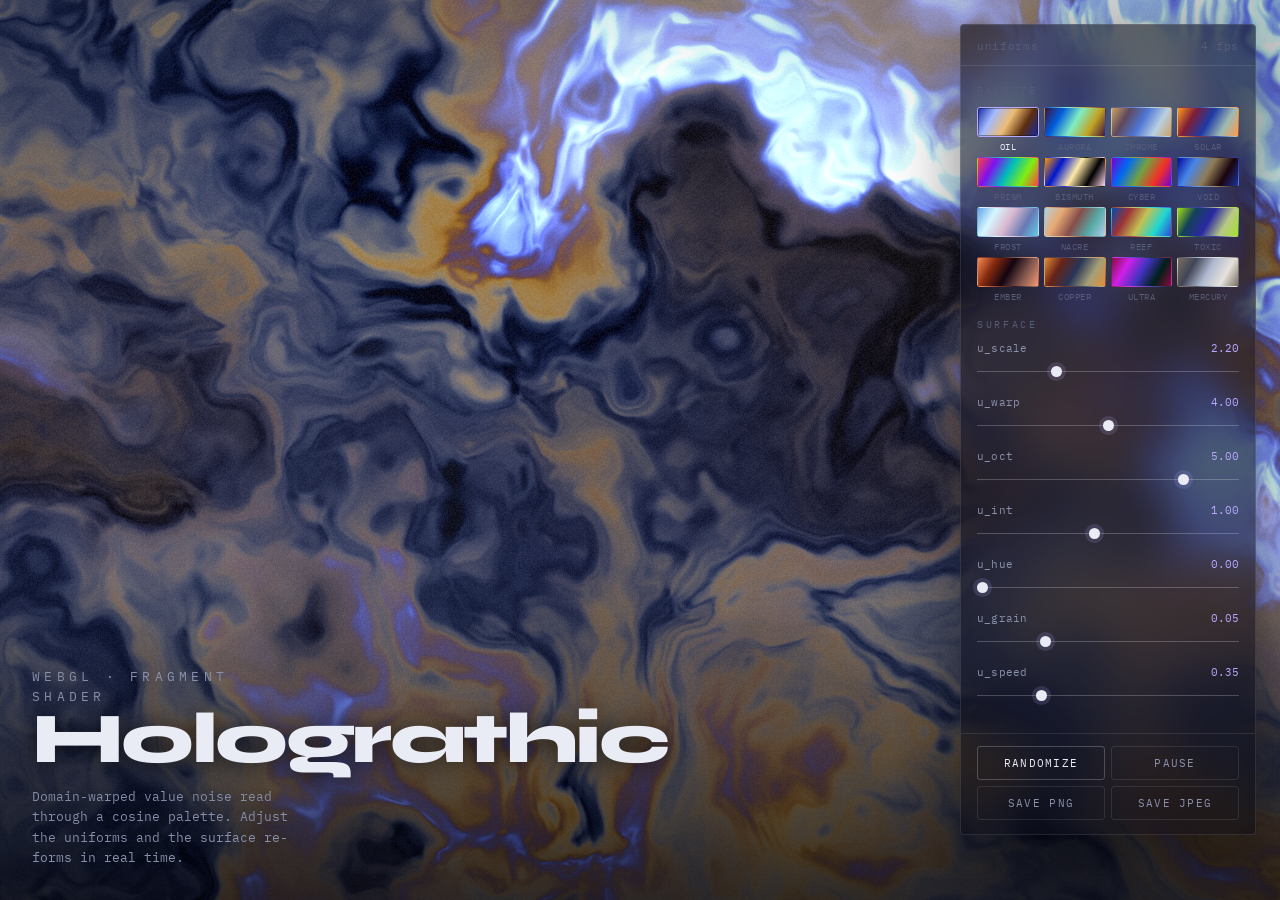
==== index.html @ d61e0347 "analytics" ====
<!DOCTYPE html>
<html lang="en">
<head>
    <meta charset="utf-8">
    <meta name="viewport" content="width=device-width, initial-scale=1, viewport-fit=cover">
    <title>Holograthic | Iridescent backgrounds</title>
    <link rel="preconnect" href="https://fonts.googleapis.com">
    <link rel="preconnect" href="https://fonts.gstatic.com" crossorigin>
    <link href="https://fonts.googleapis.com/css2?family=Syne:wght@600;800&family=IBM+Plex+Mono:wght@400;500&display=swap"
          rel="stylesheet">
    <link rel="stylesheet" href="holo.min.css">

    <link rel="apple-touch-icon" href="icons/icon-192.png">
    <link rel="icon" type="image/png" href="favicon.png"/>
    <link rel="manifest" href="manifest.json">
</head>
<body>

<div id="stage">
    <canvas id="gl"></canvas>
</div>

<header class="masthead">
    <p class="eyebrow">WebGL · fragment shader</p>
    <h1>Holograthic</h1>
    <p>Domain-warped value noise read through a cosine palette. Adjust the uniforms and the surface re-forms in real
        time.</p>
</header>

<section class="panel" aria-label="Shader controls">
    <div class="panel-head">
        <span>uniforms</span>
        <span id="fps">—</span>
    </div>

    <div class="panel-body">
        <p class="group-label">Palette</p>
        <div class="chips" id="chips"></div>

        <p class="group-label">Surface</p>
        <div id="sliders"></div>
    </div>

    <div class="actions">
        <button class="btn btn-key" id="randomize">Randomize</button>
        <button class="btn" id="playpause">Pause</button>
        <button class="btn" id="savepng">Save PNG</button>
        <button class="btn" id="savejpg">Save JPEG</button>
    </div>
</section>

<div class="toast" id="toast" role="status" aria-live="polite"></div>
<div class="fallback" id="fallback">This browser could not start WebGL, so the shader can't run here.</div>

<script>
    var t = setInterval(function () {
        if (window.goatcounter && window.goatcounter.visit_count) {
            clearInterval(t)
            window.goatcounter.visit_count({append: 'body'})
        }
    }, 100)
</script>
<script data-goatcounter="https://rain.goatcounter.com/count"
        async src="//gc.zgo.at/count.js"></script>

<script src="holo.min.js"></script>
</body>
</html>
---- holo.min.css ----
:root{--ink:#EAECF5;--ink-dim:#8A90AB;--ink-faint:#565C77;--accent:#B9A7FF;--glass:rgba(10, 10, 18, 0.58);--hair:rgba(255, 255, 255, 0.10);--hair-lit:rgba(255, 255, 255, 0.22);--display:'Syne','Trebuchet MS',system-ui,sans-serif;--mono:'IBM Plex Mono',ui-monospace,'SF Mono',Menlo,monospace}*{box-sizing:border-box}body,html{margin:0;padding:0;height:100%;background:#05060b;color:var(--ink);font-family:var(--mono);overflow:hidden}#stage{position:fixed;inset:0}#gl{display:block;width:100%;height:100%}#stage::after{content:'';position:absolute;inset:0;pointer-events:none;background:radial-gradient(120% 90% at 50% 45%,transparent 40%,rgba(3,4,9,.55) 100%),linear-gradient(to top,rgba(3,4,9,.6),transparent 38%)}.masthead{position:fixed;left:32px;bottom:32px;z-index:3;max-width:min(38ch,44vw);text-shadow:0 1px 24px rgba(0,0,0,.7)}.eyebrow{font-size:10px;letter-spacing:.34em;text-transform:uppercase;color:var(--ink-dim);margin:0 0 14px}.masthead h1{font-family:var(--display);font-weight:800;font-size:clamp(38px, 5.6vw, 72px);line-height:.9;letter-spacing:-.035em;margin:0 0 14px}.masthead p{font-size:12.5px;line-height:1.65;color:var(--ink-dim);margin:0;max-width:34ch}.panel{position:fixed;top:24px;right:24px;z-index:4;width:296px;max-height:calc(100vh - 48px);display:flex;flex-direction:column;background:var(--glass);-webkit-backdrop-filter:blur(22px) saturate(1.5);backdrop-filter:blur(22px) saturate(1.5);border:1px solid var(--hair);border-radius:4px;box-shadow:0 24px 70px rgba(0,0,0,.5)}.panel-head{display:flex;align-items:baseline;justify-content:space-between;padding:14px 16px 12px;border-bottom:1px solid var(--hair)}.panel-head span{font-size:11px;color:var(--ink-faint);letter-spacing:.06em}.panel-body{padding:6px 16px 14px;overflow-y:auto}.group-label{font-size:9.5px;letter-spacing:.28em;text-transform:uppercase;color:var(--ink-faint);margin:16px 0 10px}.panel-body>.group-label:first-child{margin-top:12px}.chips{display:grid;grid-template-columns:repeat(4,1fr);gap:5px}.chip{height:30px;width:100%;border:1px solid var(--hair);border-radius:3px;cursor:pointer;padding:0;position:relative;overflow:hidden;display:block;transition:border-color .16s,transform .16s}.chip:hover{border-color:var(--hair-lit);transform:translateY(-1px)}.chip[aria-pressed=true]{border-color:var(--accent)}.chip[aria-pressed=true]::after{content:'';position:absolute;inset:0;border:1px solid rgba(0,0,0,.35)}.chip-name{display:block;margin-top:4px;font-size:8.5px;letter-spacing:.06em;color:var(--ink-faint);text-align:center;text-transform:uppercase;white-space:nowrap;overflow:hidden;text-overflow:ellipsis}.chip-cell[data-on=true] .chip-name{color:var(--ink)}.u-row{margin:0 0 13px}.u-top{display:flex;justify-content:space-between;align-items:baseline;font-size:11px;margin-bottom:7px}.u-name{color:var(--ink-dim);letter-spacing:.02em}.u-val{color:var(--accent);font-variant-numeric:tabular-nums}input[type=range]{-webkit-appearance:none;appearance:none;width:100%;height:14px;background:0 0;cursor:ew-resize;margin:0}input[type=range]::-webkit-slider-runnable-track{height:1px;background:var(--hair-lit)}input[type=range]::-moz-range-track{height:1px;background:var(--hair-lit)}input[type=range]::-webkit-slider-thumb{-webkit-appearance:none;appearance:none;width:11px;height:11px;margin-top:-5px;border-radius:50%;background:var(--ink);border:none;box-shadow:0 0 0 4px rgba(185,167,255,.16);transition:box-shadow .16s,background .16s}input[type=range]::-moz-range-thumb{width:11px;height:11px;border-radius:50%;background:var(--ink);border:none;box-shadow:0 0 0 4px rgba(185,167,255,.16)}input[type=range]:focus-visible::-webkit-slider-thumb,input[type=range]:hover::-webkit-slider-thumb{background:var(--accent);box-shadow:0 0 0 6px rgba(185,167,255,.24)}input[type=range]:focus-visible::-moz-range-thumb,input[type=range]:hover::-moz-range-thumb{background:var(--accent);box-shadow:0 0 0 6px rgba(185,167,255,.24)}input[type=range]:focus-visible{outline:1px solid var(--accent);outline-offset:4px}.actions{display:grid;grid-template-columns:1fr 1fr;gap:6px;padding:12px 16px 14px;border-top:1px solid var(--hair)}.btn{font-family:var(--mono);font-size:10.5px;letter-spacing:.12em;text-transform:uppercase;color:var(--ink-dim);background:0 0;border:1px solid var(--hair);border-radius:3px;padding:9px 6px;cursor:pointer;transition:color .16s,border-color .16s,background .16s}.btn:hover{color:var(--ink);border-color:var(--hair-lit);background:rgba(255,255,255,.04)}.btn:focus-visible{outline:1px solid var(--accent);outline-offset:2px}.btn-key{color:var(--ink);border-color:var(--hair-lit)}.toast{position:fixed;bottom:28px;left:50%;transform:translate(-50%,14px);z-index:6;background:rgba(8,8,15,.9);border:1px solid var(--hair-lit);border-radius:3px;padding:9px 16px;font-size:10.5px;letter-spacing:.14em;text-transform:uppercase;color:var(--ink);opacity:0;pointer-events:none;transition:opacity .22s,transform .22s;-webkit-backdrop-filter:blur(12px);backdrop-filter:blur(12px)}.toast.show{opacity:1;transform:translate(-50%,0)}.fallback{position:fixed;inset:0;display:none;z-index:9;align-items:center;justify-content:center;text-align:center;padding:32px;font-size:13px;color:var(--ink-dim);background:#05060b}@media (max-width:860px){.panel{top:auto;bottom:0;right:0;left:0;width:100%;max-height:56vh;border-radius:4px 4px 0 0;border-left:0;border-right:0;border-bottom:0}.masthead{left:20px;right:20px;bottom:auto;top:24px;max-width:none}.masthead h1{font-size:40px}.masthead p{display:none}.toast{bottom:auto;top:calc(24px + 96px)}}@media (prefers-reduced-motion:reduce){.btn,.chip,input[type=range]::-webkit-slider-thumb{transition:none}}
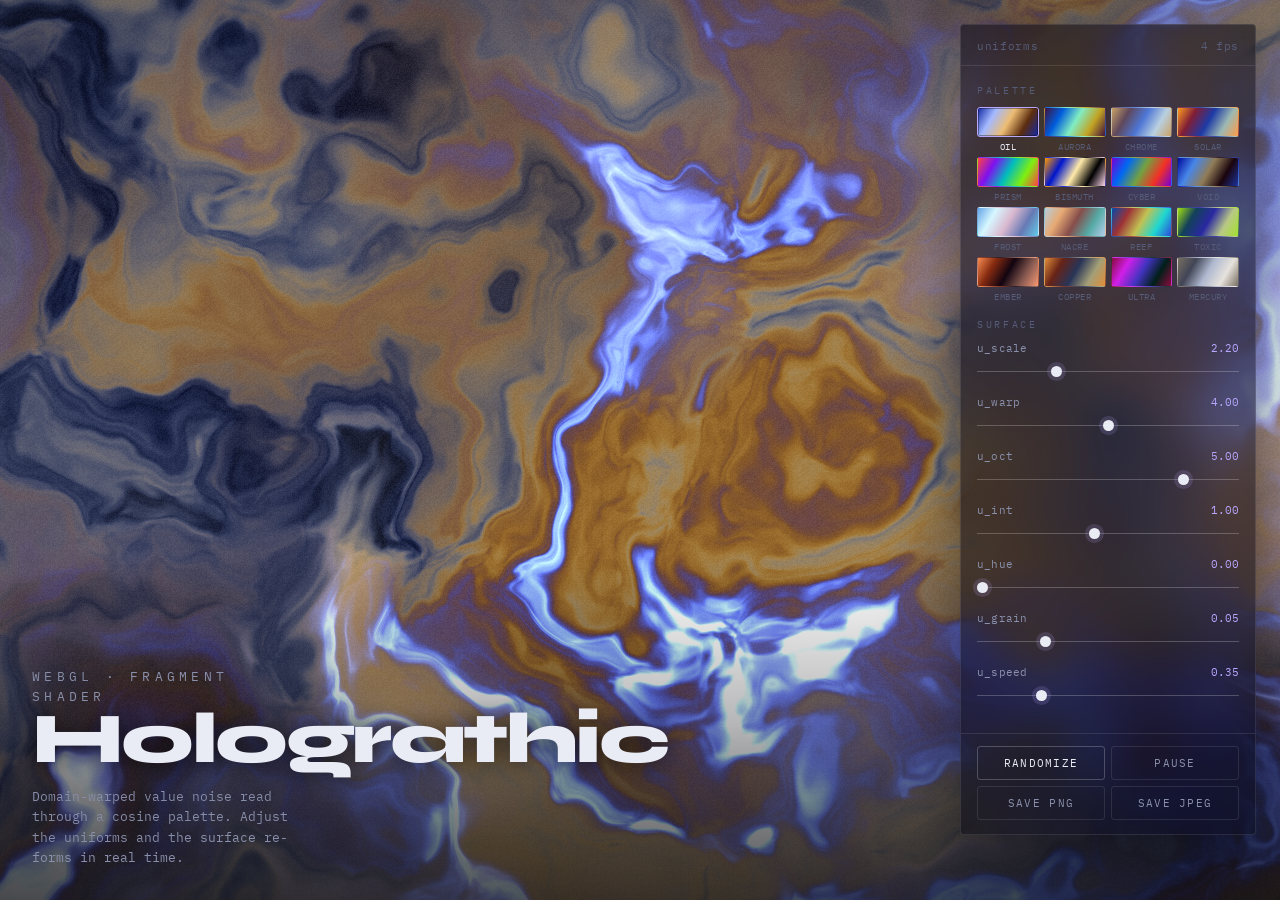
==== commit 8a2a60ee: "analytics" ====
--- a/index.html
+++ b/index.html
@@ -52,14 +52,6 @@
 <div class="toast" id="toast" role="status" aria-live="polite"></div>
 <div class="fallback" id="fallback">This browser could not start WebGL, so the shader can't run here.</div>
 
-<script>
-    var t = setInterval(function () {
-        if (window.goatcounter && window.goatcounter.visit_count) {
-            clearInterval(t)
-            window.goatcounter.visit_count({append: 'body'})
-        }
-    }, 100)
-</script>
 <script data-goatcounter="https://rain.goatcounter.com/count"
         async src="//gc.zgo.at/count.js"></script>
 
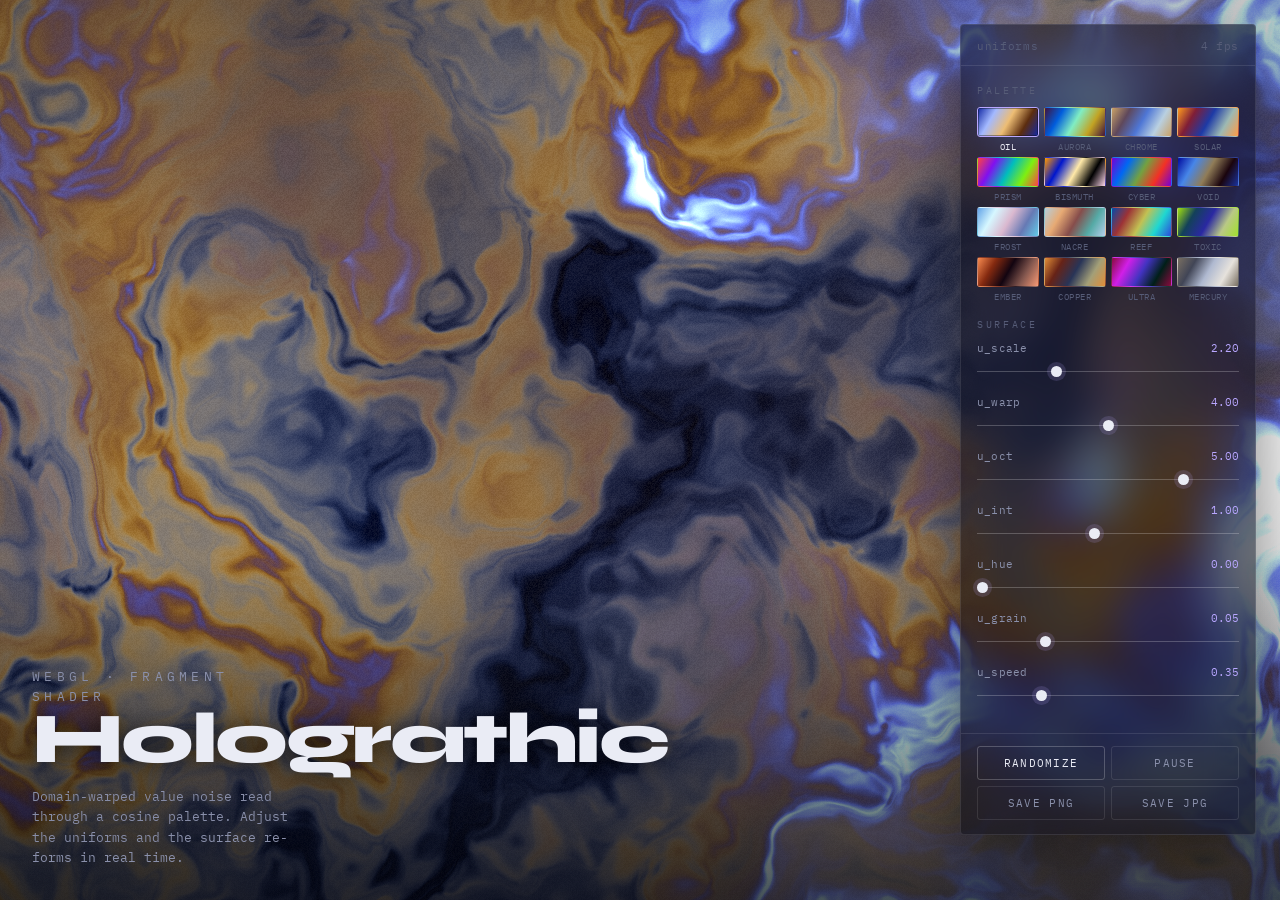
==== commit d51922cb: "seo" ====
--- a/index.html
+++ b/index.html
@@ -13,6 +13,37 @@
     <link rel="apple-touch-icon" href="icons/icon-192.png">
     <link rel="icon" type="image/png" href="favicon.png"/>
     <link rel="manifest" href="manifest.json">
+
+    <meta name="description" content="Free WebGL holographic background generator. Tweak domain-warped noise and cosine palettes in real time, then export as PNG or JPG.">
+    <link rel="canonical" href="https://holograthic.com/">
+    <meta name="theme-color" content="#7987F0">
+
+    <meta property="og:type" content="website">
+    <meta property="og:url" content="https://holograthic.com/">
+    <meta property="og:title" content="Holograthic | Iridescent background generator">
+    <meta property="og:description" content="Tweak a domain-warped noise shader in your browser and export the result as PNG or JPG.">
+    <meta property="og:image" content="https://holograthic.com/og-image.png">
+    <meta property="og:image:width" content="1200">
+    <meta property="og:image:height" content="630">
+    <meta name="twitter:card" content="summary_large_image">
+
+    <script type="application/ld+json">
+        {
+            "@context": "https://schema.org",
+            "@type": "WebApplication",
+            "name": "Holograthic",
+            "url": "https://holograthic.com/",
+            "description": "Browser-based generator for iridescent, holographic backgrounds built on a WebGL fragment shader.",
+            "applicationCategory": "DesignApplication",
+            "browserRequirements": "Requires WebGL",
+            "operatingSystem": "Any",
+            "offers": {
+                "@type": "Offer",
+                "price": "0",
+                "priceCurrency": "USD"
+            }
+        }
+    </script>
 </head>
 <body>
 
@@ -30,7 +61,7 @@
 <section class="panel" aria-label="Shader controls">
     <div class="panel-head">
         <span>uniforms</span>
-        <span id="fps">—</span>
+        <span id="fps">-</span>
     </div>
 
     <div class="panel-body">
@@ -45,7 +76,7 @@
         <button class="btn btn-key" id="randomize">Randomize</button>
         <button class="btn" id="playpause">Pause</button>
         <button class="btn" id="savepng">Save PNG</button>
-        <button class="btn" id="savejpg">Save JPEG</button>
+        <button class="btn" id="savejpg">Save JPG</button>
     </div>
 </section>
 
@@ -53,7 +84,7 @@
 <div class="fallback" id="fallback">This browser could not start WebGL, so the shader can't run here.</div>
 
 <script data-goatcounter="https://rain.goatcounter.com/count"
-        async src="//gc.zgo.at/count.js"></script>
+        async src="https://gc.zgo.at/count.js"></script>
 
 <script src="holo.min.js"></script>
 </body>
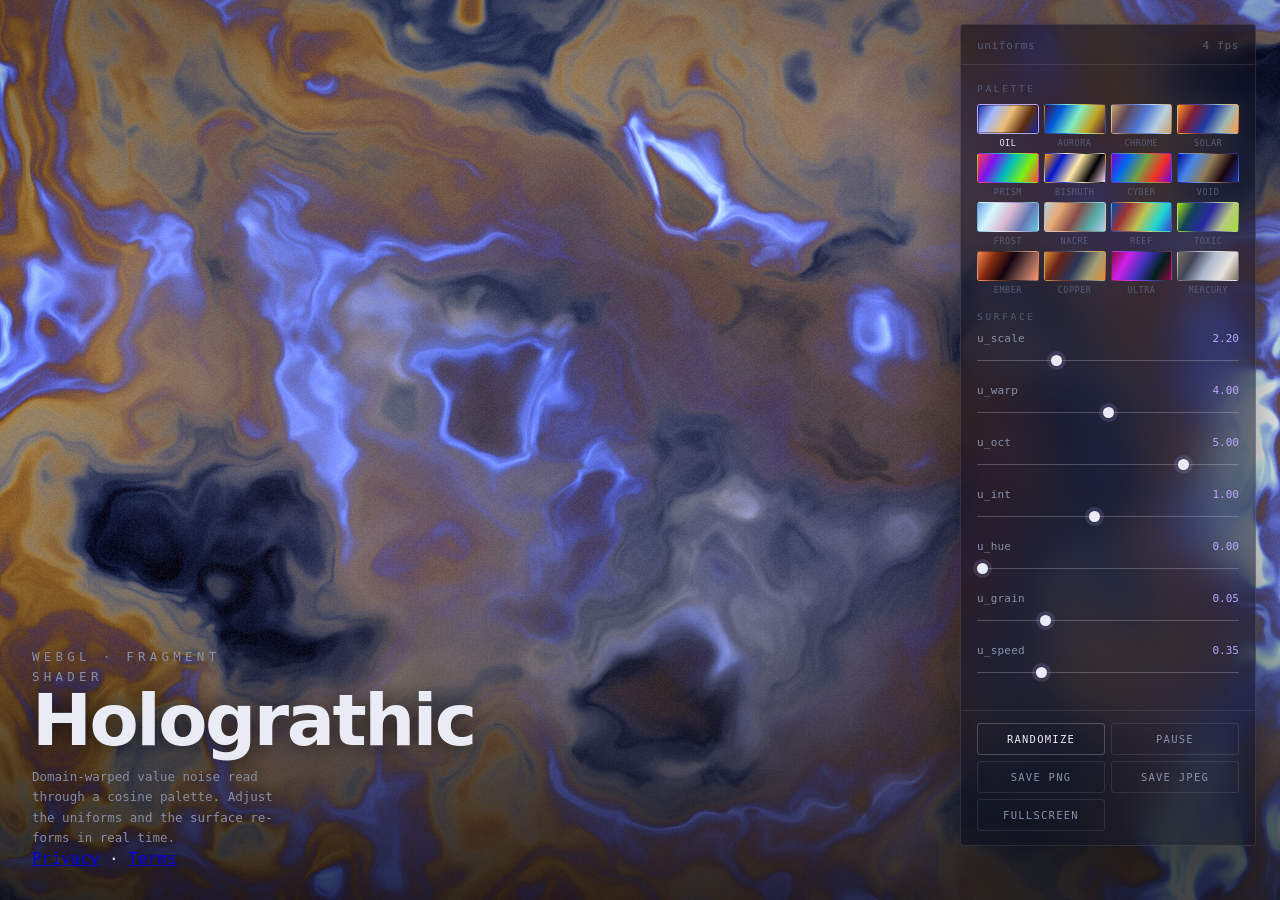
==== commit 6d22ae38: "add privacy" ====
--- a/index.html
+++ b/index.html
@@ -6,22 +6,33 @@
     <title>Holograthic | Iridescent backgrounds</title>
     <link rel="preconnect" href="https://fonts.googleapis.com">
     <link rel="preconnect" href="https://fonts.gstatic.com" crossorigin>
-    <link href="https://fonts.googleapis.com/css2?family=Syne:wght@600;800&family=IBM+Plex+Mono:wght@400;500&display=swap"
-          rel="stylesheet">
+    <style>
+        @font-face{ font-family:'Syne'; src:url('fonts/syne-600.woff2') format('woff2');
+            font-weight:600; font-style:normal; font-display:swap; }
+        @font-face{ font-family:'Syne'; src:url('fonts/syne-800.woff2') format('woff2');
+            font-weight:800; font-style:normal; font-display:swap; }
+        @font-face{ font-family:'IBM Plex Mono'; src:url('fonts/plex-mono-400.woff2') format('woff2');
+            font-weight:400; font-style:normal; font-display:swap; }
+        @font-face{ font-family:'IBM Plex Mono'; src:url('fonts/plex-mono-500.woff2') format('woff2');
+            font-weight:500; font-style:normal; font-display:swap; }
+    </style>
+
     <link rel="stylesheet" href="holo.min.css">
 
     <link rel="apple-touch-icon" href="icons/icon-192.png">
     <link rel="icon" type="image/png" href="favicon.png"/>
     <link rel="manifest" href="manifest.json">
 
-    <meta name="description" content="Free WebGL holographic background generator. Tweak domain-warped noise and cosine palettes in real time, then export as PNG or JPG.">
+    <meta name="description"
+          content="Free WebGL holographic background generator. Tweak domain-warped noise and cosine palettes in real time, then export as PNG or JPG.">
     <link rel="canonical" href="https://holograthic.com/">
     <meta name="theme-color" content="#7987F0">
 
     <meta property="og:type" content="website">
     <meta property="og:url" content="https://holograthic.com/">
     <meta property="og:title" content="Holograthic | Iridescent background generator">
-    <meta property="og:description" content="Tweak a domain-warped noise shader in your browser and export the result as PNG or JPG.">
+    <meta property="og:description"
+          content="Tweak a domain-warped noise shader in your browser and export the result as PNG or JPG.">
     <meta property="og:image" content="https://holograthic.com/og-image.png">
     <meta property="og:image:width" content="1200">
     <meta property="og:image:height" content="630">
@@ -56,12 +67,17 @@
     <h1>Holograthic</h1>
     <p>Domain-warped value noise read through a cosine palette. Adjust the uniforms and the surface re-forms in real
         time.</p>
+    <nav class="legal" aria-label="Legal">
+        <a href="privacy.html">Privacy</a>
+        <span aria-hidden="true">&middot;</span>
+        <a href="terms.html">Terms</a>
+    </nav>
 </header>
 
 <section class="panel" aria-label="Shader controls">
     <div class="panel-head">
         <span>uniforms</span>
-        <span id="fps">-</span>
+        <span id="fps">—</span>
     </div>
 
     <div class="panel-body">
@@ -76,16 +92,14 @@
         <button class="btn btn-key" id="randomize">Randomize</button>
         <button class="btn" id="playpause">Pause</button>
         <button class="btn" id="savepng">Save PNG</button>
-        <button class="btn" id="savejpg">Save JPG</button>
+        <button class="btn" id="savejpg">Save JPEG</button>
+        <button class="btn btn-wide" id="fullscreen" aria-pressed="false">Fullscreen</button>
     </div>
 </section>
 
+<div class="hint" id="hint"></div>
 <div class="toast" id="toast" role="status" aria-live="polite"></div>
 <div class="fallback" id="fallback">This browser could not start WebGL, so the shader can't run here.</div>
-
-<script data-goatcounter="https://rain.goatcounter.com/count"
-        async src="https://gc.zgo.at/count.js"></script>
-
 <script src="holo.min.js"></script>
 </body>
 </html>
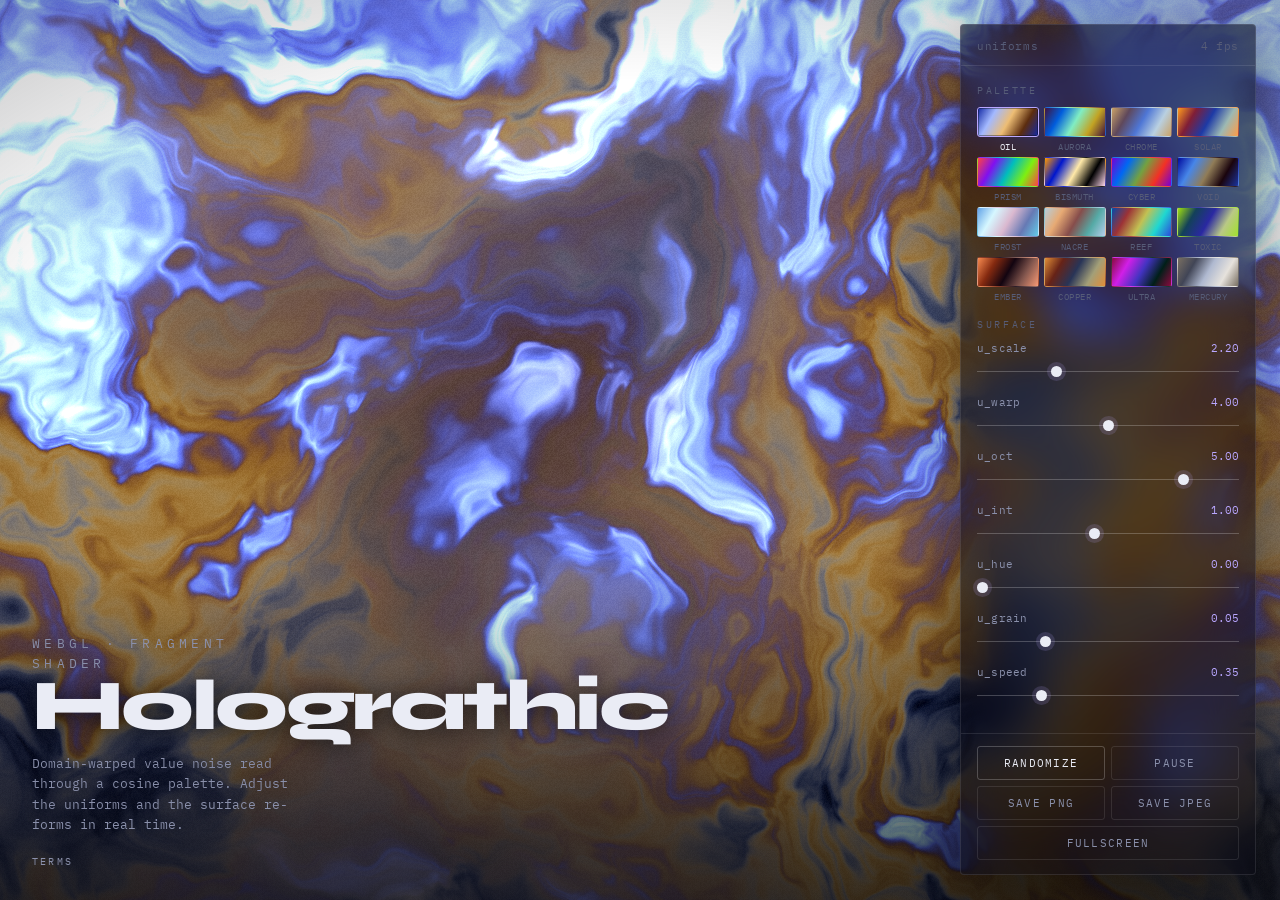
==== commit 39f239cc: "add terms" ====
--- a/index.html
+++ b/index.html
@@ -65,11 +65,8 @@
 <header class="masthead">
     <p class="eyebrow">WebGL · fragment shader</p>
     <h1>Holograthic</h1>
-    <p>Domain-warped value noise read through a cosine palette. Adjust the uniforms and the surface re-forms in real
-        time.</p>
+    <p>Domain-warped value noise read through a cosine palette. Adjust the uniforms and the surface re-forms in real time.</p>
     <nav class="legal" aria-label="Legal">
-        <a href="privacy.html">Privacy</a>
-        <span aria-hidden="true">&middot;</span>
         <a href="terms.html">Terms</a>
     </nav>
 </header>
--- a/holo.min.css
+++ b/holo.min.css
@@ -1 +1 @@
-:root{--ink:#EAECF5;--ink-dim:#8A90AB;--ink-faint:#565C77;--accent:#B9A7FF;--glass:rgba(10, 10, 18, 0.58);--hair:rgba(255, 255, 255, 0.10);--hair-lit:rgba(255, 255, 255, 0.22);--display:'Syne','Trebuchet MS',system-ui,sans-serif;--mono:'IBM Plex Mono',ui-monospace,'SF Mono',Menlo,monospace}*{box-sizing:border-box}body,html{margin:0;padding:0;height:100%;background:#05060b;color:var(--ink);font-family:var(--mono);overflow:hidden}#stage{position:fixed;inset:0}#gl{display:block;width:100%;height:100%}#stage::after{content:'';position:absolute;inset:0;pointer-events:none;background:radial-gradient(120% 90% at 50% 45%,transparent 40%,rgba(3,4,9,.55) 100%),linear-gradient(to top,rgba(3,4,9,.6),transparent 38%)}.masthead{position:fixed;left:32px;bottom:32px;z-index:3;max-width:min(38ch,44vw);text-shadow:0 1px 24px rgba(0,0,0,.7)}.eyebrow{font-size:10px;letter-spacing:.34em;text-transform:uppercase;color:var(--ink-dim);margin:0 0 14px}.masthead h1{font-family:var(--display);font-weight:800;font-size:clamp(38px, 5.6vw, 72px);line-height:.9;letter-spacing:-.035em;margin:0 0 14px}.masthead p{font-size:12.5px;line-height:1.65;color:var(--ink-dim);margin:0;max-width:34ch}.panel{position:fixed;top:24px;right:24px;z-index:4;width:296px;max-height:calc(100vh - 48px);display:flex;flex-direction:column;background:var(--glass);-webkit-backdrop-filter:blur(22px) saturate(1.5);backdrop-filter:blur(22px) saturate(1.5);border:1px solid var(--hair);border-radius:4px;box-shadow:0 24px 70px rgba(0,0,0,.5)}.panel-head{display:flex;align-items:baseline;justify-content:space-between;padding:14px 16px 12px;border-bottom:1px solid var(--hair)}.panel-head span{font-size:11px;color:var(--ink-faint);letter-spacing:.06em}.panel-body{padding:6px 16px 14px;overflow-y:auto}.group-label{font-size:9.5px;letter-spacing:.28em;text-transform:uppercase;color:var(--ink-faint);margin:16px 0 10px}.panel-body>.group-label:first-child{margin-top:12px}.chips{display:grid;grid-template-columns:repeat(4,1fr);gap:5px}.chip{height:30px;width:100%;border:1px solid var(--hair);border-radius:3px;cursor:pointer;padding:0;position:relative;overflow:hidden;display:block;transition:border-color .16s,transform .16s}.chip:hover{border-color:var(--hair-lit);transform:translateY(-1px)}.chip[aria-pressed=true]{border-color:var(--accent)}.chip[aria-pressed=true]::after{content:'';position:absolute;inset:0;border:1px solid rgba(0,0,0,.35)}.chip-name{display:block;margin-top:4px;font-size:8.5px;letter-spacing:.06em;color:var(--ink-faint);text-align:center;text-transform:uppercase;white-space:nowrap;overflow:hidden;text-overflow:ellipsis}.chip-cell[data-on=true] .chip-name{color:var(--ink)}.u-row{margin:0 0 13px}.u-top{display:flex;justify-content:space-between;align-items:baseline;font-size:11px;margin-bottom:7px}.u-name{color:var(--ink-dim);letter-spacing:.02em}.u-val{color:var(--accent);font-variant-numeric:tabular-nums}input[type=range]{-webkit-appearance:none;appearance:none;width:100%;height:14px;background:0 0;cursor:ew-resize;margin:0}input[type=range]::-webkit-slider-runnable-track{height:1px;background:var(--hair-lit)}input[type=range]::-moz-range-track{height:1px;background:var(--hair-lit)}input[type=range]::-webkit-slider-thumb{-webkit-appearance:none;appearance:none;width:11px;height:11px;margin-top:-5px;border-radius:50%;background:var(--ink);border:none;box-shadow:0 0 0 4px rgba(185,167,255,.16);transition:box-shadow .16s,background .16s}input[type=range]::-moz-range-thumb{width:11px;height:11px;border-radius:50%;background:var(--ink);border:none;box-shadow:0 0 0 4px rgba(185,167,255,.16)}input[type=range]:focus-visible::-webkit-slider-thumb,input[type=range]:hover::-webkit-slider-thumb{background:var(--accent);box-shadow:0 0 0 6px rgba(185,167,255,.24)}input[type=range]:focus-visible::-moz-range-thumb,input[type=range]:hover::-moz-range-thumb{background:var(--accent);box-shadow:0 0 0 6px rgba(185,167,255,.24)}input[type=range]:focus-visible{outline:1px solid var(--accent);outline-offset:4px}.actions{display:grid;grid-template-columns:1fr 1fr;gap:6px;padding:12px 16px 14px;border-top:1px solid var(--hair)}.btn{font-family:var(--mono);font-size:10.5px;letter-spacing:.12em;text-transform:uppercase;color:var(--ink-dim);background:0 0;border:1px solid var(--hair);border-radius:3px;padding:9px 6px;cursor:pointer;transition:color .16s,border-color .16s,background .16s}.btn:hover{color:var(--ink);border-color:var(--hair-lit);background:rgba(255,255,255,.04)}.btn:focus-visible{outline:1px solid var(--accent);outline-offset:2px}.btn-key{color:var(--ink);border-color:var(--hair-lit)}.toast{position:fixed;bottom:28px;left:50%;transform:translate(-50%,14px);z-index:6;background:rgba(8,8,15,.9);border:1px solid var(--hair-lit);border-radius:3px;padding:9px 16px;font-size:10.5px;letter-spacing:.14em;text-transform:uppercase;color:var(--ink);opacity:0;pointer-events:none;transition:opacity .22s,transform .22s;-webkit-backdrop-filter:blur(12px);backdrop-filter:blur(12px)}.toast.show{opacity:1;transform:translate(-50%,0)}.fallback{position:fixed;inset:0;display:none;z-index:9;align-items:center;justify-content:center;text-align:center;padding:32px;font-size:13px;color:var(--ink-dim);background:#05060b}@media (max-width:860px){.panel{top:auto;bottom:0;right:0;left:0;width:100%;max-height:56vh;border-radius:4px 4px 0 0;border-left:0;border-right:0;border-bottom:0}.masthead{left:20px;right:20px;bottom:auto;top:24px;max-width:none}.masthead h1{font-size:40px}.masthead p{display:none}.toast{bottom:auto;top:calc(24px + 96px)}}@media (prefers-reduced-motion:reduce){.btn,.chip,input[type=range]::-webkit-slider-thumb{transition:none}}+:root{--ink:#EAECF5;--ink-dim:#8A90AB;--ink-faint:#565C77;--accent:#B9A7FF;--glass:rgba(10, 10, 18, 0.58);--hair:rgba(255, 255, 255, 0.10);--hair-lit:rgba(255, 255, 255, 0.22);--display:'Syne','Trebuchet MS',system-ui,sans-serif;--mono:'IBM Plex Mono',ui-monospace,'SF Mono',Menlo,monospace}*{box-sizing:border-box}body,html{margin:0;padding:0;height:100%;background:#05060b;color:var(--ink);font-family:var(--mono);overflow:hidden}#stage{position:fixed;inset:0;touch-action:manipulation}#gl{display:block;width:100%;height:100%}#stage::after{content:'';position:absolute;inset:0;pointer-events:none;background:radial-gradient(120% 90% at 50% 45%,transparent 40%,rgba(3,4,9,.55) 100%),linear-gradient(to top,rgba(3,4,9,.6),transparent 38%);transition:opacity .3s}.masthead,.panel{transition:opacity .28s,visibility}body.clean .masthead,body.clean .panel{opacity:0;visibility:hidden;transition:opacity .28s,visibility 0s linear .28s}body.clean #stage::after{opacity:0}body.clean.idle{cursor:none}.hint{position:fixed;left:50%;bottom:74px;z-index:7;transform:translate(-50%,10px);padding:9px 16px;border-radius:3px;background:rgba(8,8,15,.82);border:1px solid var(--hair-lit);-webkit-backdrop-filter:blur(12px);backdrop-filter:blur(12px);font-size:10.5px;letter-spacing:.14em;text-transform:uppercase;color:var(--ink-dim);white-space:nowrap;opacity:0;pointer-events:none;transition:opacity .3s,transform .3s}.hint.show{opacity:1;transform:translate(-50%,0)}.hint kbd{font-family:var(--mono);font-size:10px;color:var(--ink);background:rgba(255,255,255,.09);border:1px solid var(--hair-lit);border-radius:2px;padding:1px 5px;margin:0 1px}.masthead{position:fixed;left:32px;bottom:32px;z-index:3;max-width:min(38ch,44vw);text-shadow:0 1px 24px rgba(0,0,0,.7)}.eyebrow{font-size:10px;letter-spacing:.34em;text-transform:uppercase;color:var(--ink-dim);margin:0 0 14px}.masthead h1{font-family:var(--display);font-weight:800;font-size:clamp(38px, 5.6vw, 72px);line-height:.9;letter-spacing:-.035em;margin:0 0 14px}.masthead p{font-size:12.5px;line-height:1.65;color:var(--ink-dim);margin:0;max-width:34ch}.legal{display:flex;align-items:center;gap:11px;margin-top:20px}.legal a{font-size:10px;letter-spacing:.22em;text-transform:uppercase;color:var(--ink-dim);text-decoration:none;transition:color .16s}.legal a:hover{color:var(--ink)}.legal a:focus-visible{color:var(--ink);outline:1px solid var(--accent);outline-offset:4px}.legal span{font-size:10px;color:var(--ink-faint)}.panel{position:fixed;top:24px;right:24px;z-index:4;width:296px;max-height:calc(100vh - 48px);display:flex;flex-direction:column;background:var(--glass);-webkit-backdrop-filter:blur(22px) saturate(1.5);backdrop-filter:blur(22px) saturate(1.5);border:1px solid var(--hair);border-radius:4px;box-shadow:0 24px 70px rgba(0,0,0,.5)}.panel-head{display:flex;align-items:baseline;justify-content:space-between;padding:14px 16px 12px;border-bottom:1px solid var(--hair)}.panel-head span{font-size:11px;color:var(--ink-faint);letter-spacing:.06em}.panel-body{padding:6px 16px 14px;overflow-y:auto}.group-label{font-size:9.5px;letter-spacing:.28em;text-transform:uppercase;color:var(--ink-faint);margin:16px 0 10px}.panel-body>.group-label:first-child{margin-top:12px}.chips{display:grid;grid-template-columns:repeat(4,1fr);gap:5px}.chip{height:30px;width:100%;border:1px solid var(--hair);border-radius:3px;cursor:pointer;padding:0;position:relative;overflow:hidden;display:block;transition:border-color .16s,transform .16s}.chip:hover{border-color:var(--hair-lit);transform:translateY(-1px)}.chip[aria-pressed=true]{border-color:var(--accent)}.chip[aria-pressed=true]::after{content:'';position:absolute;inset:0;border:1px solid rgba(0,0,0,.35)}.chip-name{display:block;margin-top:4px;font-size:8.5px;letter-spacing:.06em;color:var(--ink-faint);text-align:center;text-transform:uppercase;white-space:nowrap;overflow:hidden;text-overflow:ellipsis}.chip-cell[data-on=true] .chip-name{color:var(--ink)}.u-row{margin:0 0 13px}.u-top{display:flex;justify-content:space-between;align-items:baseline;font-size:11px;margin-bottom:7px}.u-name{color:var(--ink-dim);letter-spacing:.02em}.u-val{color:var(--accent);font-variant-numeric:tabular-nums}input[type=range]{-webkit-appearance:none;appearance:none;width:100%;height:14px;background:0 0;cursor:ew-resize;margin:0}input[type=range]::-webkit-slider-runnable-track{height:1px;background:var(--hair-lit)}input[type=range]::-moz-range-track{height:1px;background:var(--hair-lit)}input[type=range]::-webkit-slider-thumb{-webkit-appearance:none;appearance:none;width:11px;height:11px;margin-top:-5px;border-radius:50%;background:var(--ink);border:none;box-shadow:0 0 0 4px rgba(185,167,255,.16);transition:box-shadow .16s,background .16s}input[type=range]::-moz-range-thumb{width:11px;height:11px;border-radius:50%;background:var(--ink);border:none;box-shadow:0 0 0 4px rgba(185,167,255,.16)}input[type=range]:focus-visible::-webkit-slider-thumb,input[type=range]:hover::-webkit-slider-thumb{background:var(--accent);box-shadow:0 0 0 6px rgba(185,167,255,.24)}input[type=range]:focus-visible::-moz-range-thumb,input[type=range]:hover::-moz-range-thumb{background:var(--accent);box-shadow:0 0 0 6px rgba(185,167,255,.24)}input[type=range]:focus-visible{outline:1px solid var(--accent);outline-offset:4px}.actions{display:grid;grid-template-columns:1fr 1fr;gap:6px;padding:12px 16px 14px;border-top:1px solid var(--hair)}.btn{font-family:var(--mono);font-size:10.5px;letter-spacing:.12em;text-transform:uppercase;color:var(--ink-dim);background:0 0;border:1px solid var(--hair);border-radius:3px;padding:9px 6px;cursor:pointer;transition:color .16s,border-color .16s,background .16s}.btn:hover{color:var(--ink);border-color:var(--hair-lit);background:rgba(255,255,255,.04)}.btn:focus-visible{outline:1px solid var(--accent);outline-offset:2px}.btn-key{color:var(--ink);border-color:var(--hair-lit)}.btn-wide{grid-column:1/-1}.keys{grid-column:1/-1;margin:5px 0 0;text-align:center;font-size:9.5px;letter-spacing:.08em;color:var(--ink-faint);line-height:2.1}.keys b{font-weight:400;color:var(--ink-dim);background:rgba(255,255,255,.06);border:1px solid var(--hair);border-radius:2px;padding:1px 5px;margin:0 2px 0 6px}.keys b:first-child{margin-left:0}.toast{position:fixed;bottom:28px;left:50%;transform:translate(-50%,14px);z-index:6;background:rgba(8,8,15,.9);border:1px solid var(--hair-lit);border-radius:3px;padding:9px 16px;font-size:10.5px;letter-spacing:.14em;text-transform:uppercase;color:var(--ink);opacity:0;pointer-events:none;transition:opacity .22s,transform .22s;-webkit-backdrop-filter:blur(12px);backdrop-filter:blur(12px)}.toast.show{opacity:1;transform:translate(-50%,0)}.fallback{position:fixed;inset:0;display:none;z-index:9;align-items:center;justify-content:center;text-align:center;padding:32px;font-size:13px;color:var(--ink-dim);background:#05060b}@media (max-width:860px){.panel{top:auto;bottom:0;right:0;left:0;width:100%;max-height:56vh;border-radius:4px 4px 0 0;border-left:0;border-right:0;border-bottom:0}.masthead{left:20px;right:20px;bottom:auto;top:24px;max-width:none}.masthead h1{font-size:40px}.masthead p{display:none}.legal{margin-top:14px}.toast{bottom:auto;top:146px}.hint{bottom:32px}}@media (prefers-reduced-motion:reduce){.btn,.chip,.legal a,input[type=range]::-webkit-slider-thumb{transition:none}#stage::after,.hint,.masthead,.panel{transition:none}}
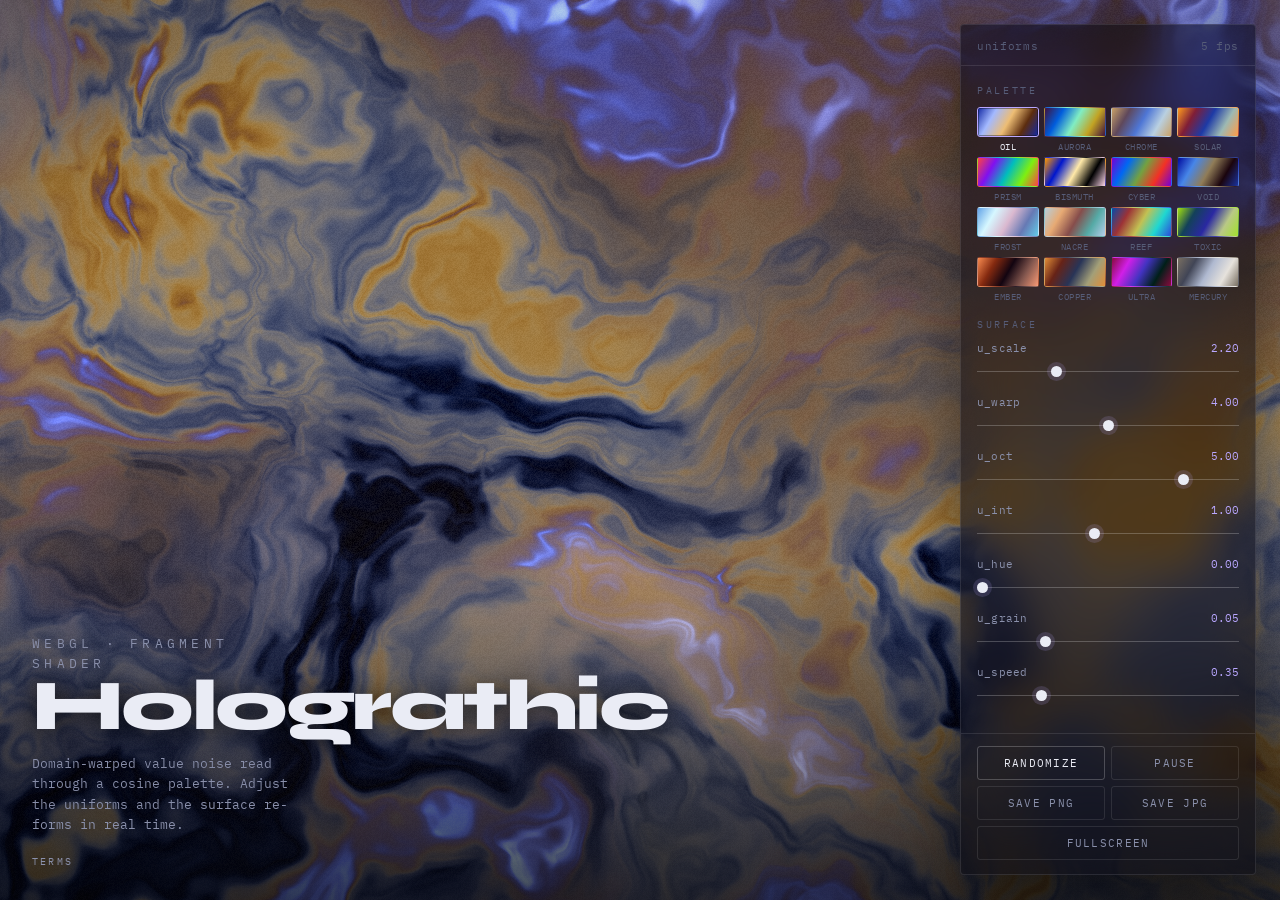
==== commit 62d82f6b: "fix" ====
--- a/index.html
+++ b/index.html
@@ -89,7 +89,7 @@
         <button class="btn btn-key" id="randomize">Randomize</button>
         <button class="btn" id="playpause">Pause</button>
         <button class="btn" id="savepng">Save PNG</button>
-        <button class="btn" id="savejpg">Save JPEG</button>
+        <button class="btn" id="savejpg">Save JPG</button>
         <button class="btn btn-wide" id="fullscreen" aria-pressed="false">Fullscreen</button>
     </div>
 </section>
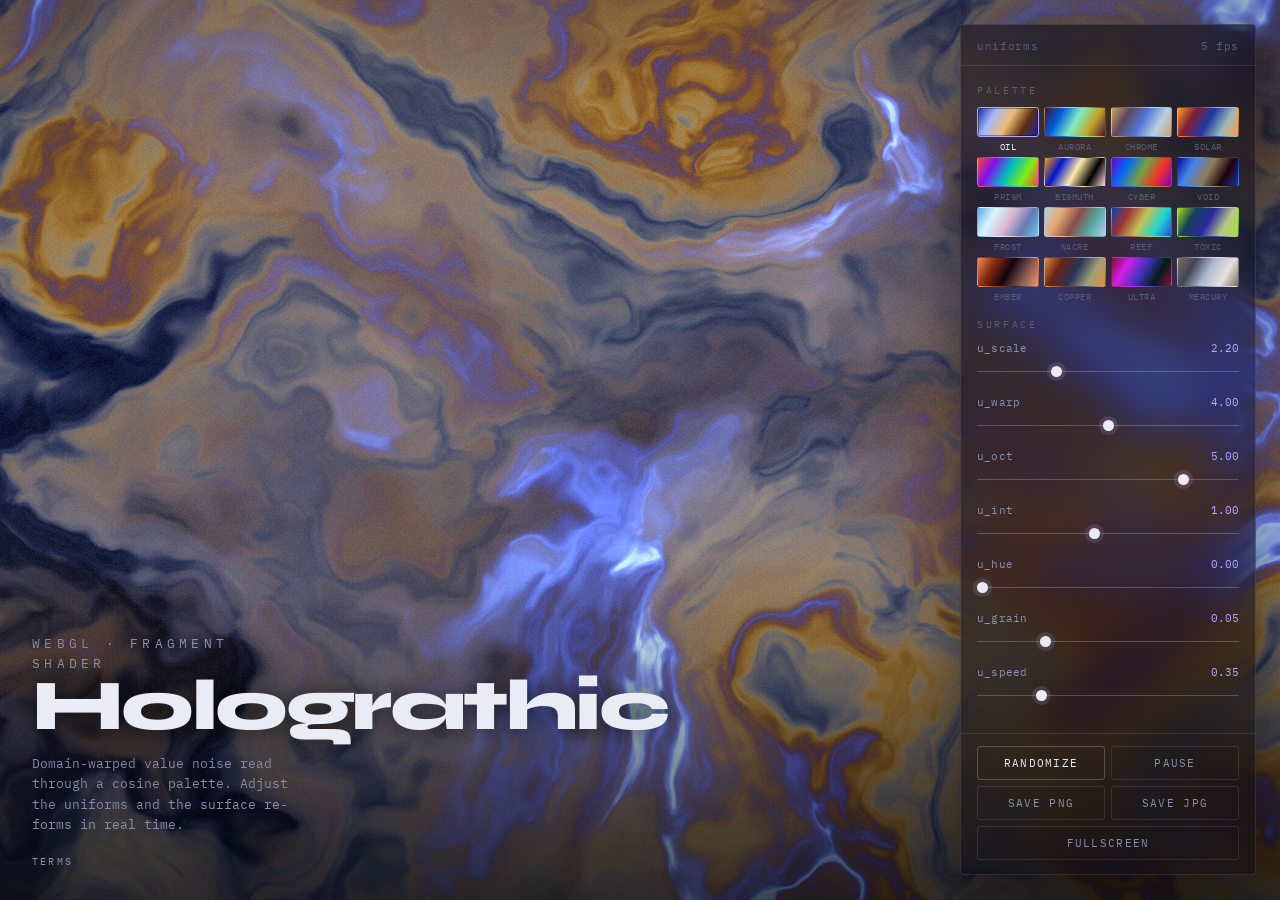
==== commit 1f032c44: "Opti Seo" ====
--- a/index.html
+++ b/index.html
@@ -4,8 +4,6 @@
     <meta charset="utf-8">
     <meta name="viewport" content="width=device-width, initial-scale=1, viewport-fit=cover">
     <title>Holograthic | Iridescent backgrounds</title>
-    <link rel="preconnect" href="https://fonts.googleapis.com">
-    <link rel="preconnect" href="https://fonts.gstatic.com" crossorigin>
     <style>
         @font-face{ font-family:'Syne'; src:url('fonts/syne-600.woff2') format('woff2');
             font-weight:600; font-style:normal; font-display:swap; }
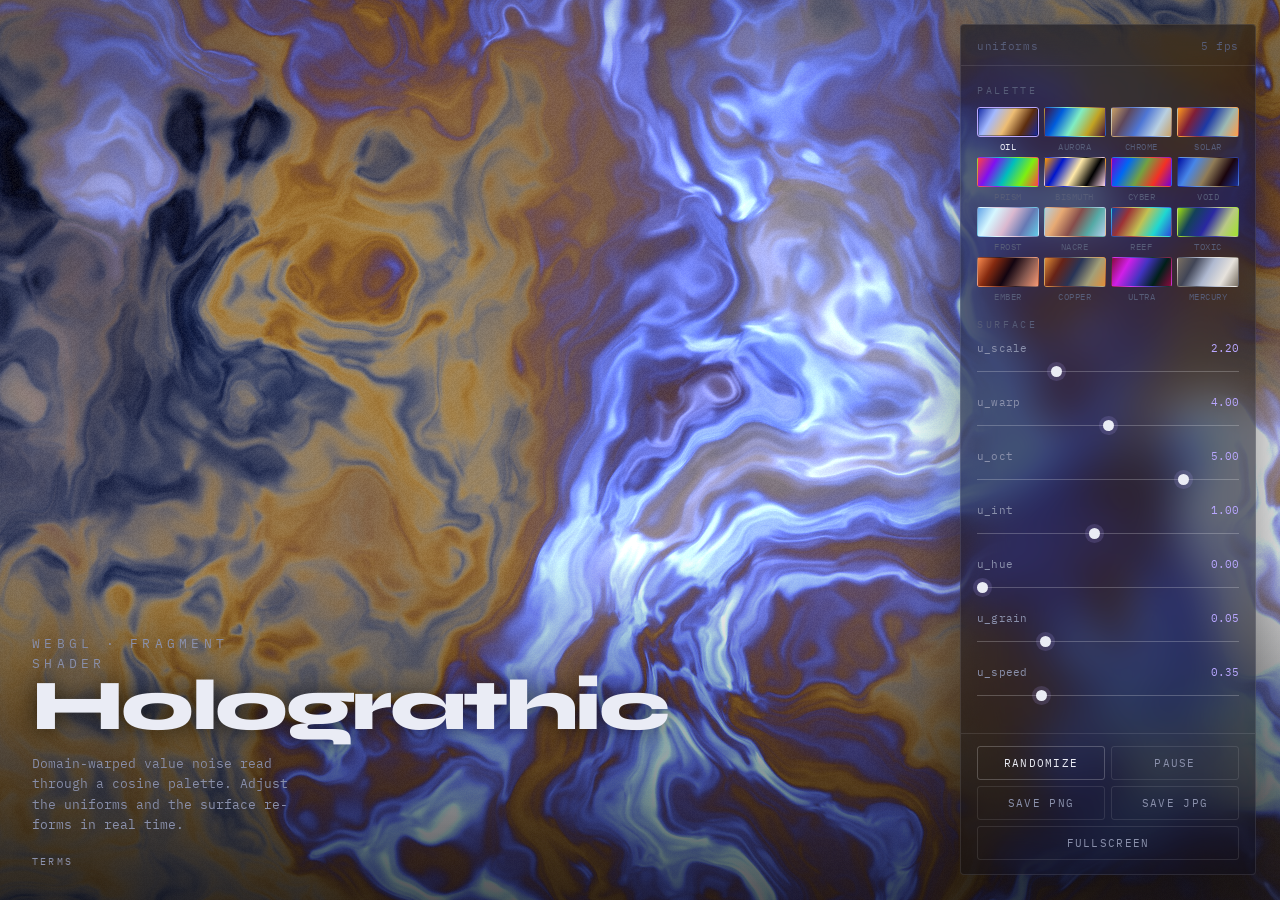
==== commit 00197d40: "Adding back rain counter" ====
--- a/index.html
+++ b/index.html
@@ -5,14 +5,37 @@
     <meta name="viewport" content="width=device-width, initial-scale=1, viewport-fit=cover">
     <title>Holograthic | Iridescent backgrounds</title>
     <style>
-        @font-face{ font-family:'Syne'; src:url('fonts/syne-600.woff2') format('woff2');
-            font-weight:600; font-style:normal; font-display:swap; }
-        @font-face{ font-family:'Syne'; src:url('fonts/syne-800.woff2') format('woff2');
-            font-weight:800; font-style:normal; font-display:swap; }
-        @font-face{ font-family:'IBM Plex Mono'; src:url('fonts/plex-mono-400.woff2') format('woff2');
-            font-weight:400; font-style:normal; font-display:swap; }
-        @font-face{ font-family:'IBM Plex Mono'; src:url('fonts/plex-mono-500.woff2') format('woff2');
-            font-weight:500; font-style:normal; font-display:swap; }
+        @font-face {
+            font-family: 'Syne';
+            src: url('fonts/syne-600.woff2') format('woff2');
+            font-weight: 600;
+            font-style: normal;
+            font-display: swap;
+        }
+
+        @font-face {
+            font-family: 'Syne';
+            src: url('fonts/syne-800.woff2') format('woff2');
+            font-weight: 800;
+            font-style: normal;
+            font-display: swap;
+        }
+
+        @font-face {
+            font-family: 'IBM Plex Mono';
+            src: url('fonts/plex-mono-400.woff2') format('woff2');
+            font-weight: 400;
+            font-style: normal;
+            font-display: swap;
+        }
+
+        @font-face {
+            font-family: 'IBM Plex Mono';
+            src: url('fonts/plex-mono-500.woff2') format('woff2');
+            font-weight: 500;
+            font-style: normal;
+            font-display: swap;
+        }
     </style>
 
     <link rel="stylesheet" href="holo.min.css">
@@ -63,7 +86,8 @@
 <header class="masthead">
     <p class="eyebrow">WebGL · fragment shader</p>
     <h1>Holograthic</h1>
-    <p>Domain-warped value noise read through a cosine palette. Adjust the uniforms and the surface re-forms in real time.</p>
+    <p>Domain-warped value noise read through a cosine palette. Adjust the uniforms and the surface re-forms in real
+        time.</p>
     <nav class="legal" aria-label="Legal">
         <a href="terms.html">Terms</a>
     </nav>
@@ -96,5 +120,8 @@
 <div class="toast" id="toast" role="status" aria-live="polite"></div>
 <div class="fallback" id="fallback">This browser could not start WebGL, so the shader can't run here.</div>
 <script src="holo.min.js"></script>
+
+<script data-goatcounter="https://rain.goatcounter.com/count"
+        async src="//gc.zgo.at/count.js"></script>
 </body>
 </html>
